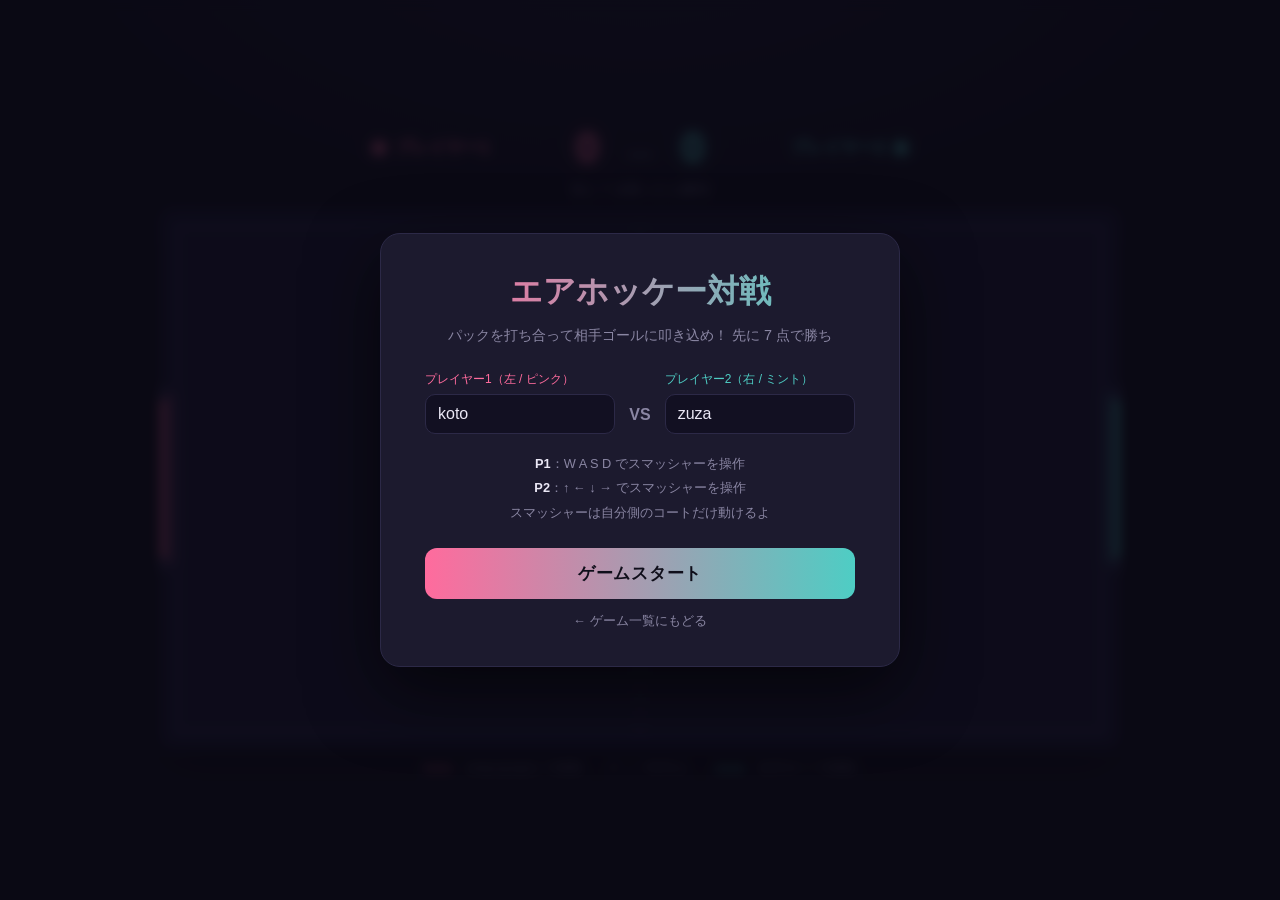
==== games/air-hockey/index.html @ c554b074 "Add エアホッケー対戦 game Co-Authored-By: Devin AI <158243242+devin-ai-integration[bot]@users.noreply.github" ====
<!DOCTYPE html>
<html lang="ja">
<head>
<meta charset="UTF-8">
<meta name="viewport" content="width=device-width, initial-scale=1.0">
<title>エアホッケー対戦 — devin-games</title>
<link rel="stylesheet" href="style.css">
</head>
<body>
  <div class="scoreboard">
    <div class="player-tag p1">
      <span class="dot"></span>
      <span class="pname" id="name1">プレイヤー1</span>
    </div>
    <div class="score-line">
      <span class="score" id="score1">0</span>
      <span class="dash">—</span>
      <span class="score" id="score2">0</span>
    </div>
    <div class="player-tag p2">
      <span class="pname" id="name2">プレイヤー2</span>
      <span class="dot"></span>
    </div>
  </div>
  <div class="target-note">先に 7 点取ったら勝利</div>

  <div class="arena">
    <canvas id="game" width="960" height="540"></canvas>
    <button id="pauseBtn" class="pause-btn" aria-label="一時停止">&#10074;&#10074;</button>
    <div id="banner" class="banner hidden"></div>
    <div id="pause" class="pause hidden">
      <div class="pause-box">
        <h2>一時停止</h2>
        <p><span class="kb">P キーで再開</span><span class="tc">❚❚ ボタンで再開</span></p>
      </div>
    </div>
  </div>

  <div class="controls-bar">
    <div class="ctl p1"><strong id="ctlName1">koto</strong>　<span class="kb">[W][A][S][D] で移動</span><span class="tc">左半分をドラッグで移動</span></div>
    <div class="ctl mid kb">P：一時停止</div>
    <div class="ctl p2"><strong id="ctlName2">zuza</strong>　<span class="kb">矢印キーで移動</span><span class="tc">右半分をドラッグで移動</span></div>
  </div>
  <div class="rotate-hint">横画面の方が遊びやすいよ</div>

  <div id="menu" class="overlay">
    <div class="panel">
      <h1 class="title">エアホッケー対戦</h1>
      <p class="subtitle">パックを打ち合って相手ゴールに叩き込め！ 先に 7 点で勝ち</p>
      <div class="name-row">
        <label class="name-field p1">
          <span>プレイヤー1（左 / ピンク）</span>
          <input id="input1" type="text" maxlength="12" value="koto" placeholder="プレイヤー1" autocomplete="off">
        </label>
        <span class="vs">VS</span>
        <label class="name-field p2">
          <span>プレイヤー2（右 / ミント）</span>
          <input id="input2" type="text" maxlength="12" value="zuza" placeholder="プレイヤー2" autocomplete="off">
        </label>
      </div>
      <div class="howto">
        <div class="kb"><b>P1</b>：W A S D でスマッシャーを操作</div>
        <div class="kb"><b>P2</b>：↑ ← ↓ → でスマッシャーを操作</div>
        <div class="tc"><b>P1</b>：画面の左半分をドラッグ</div>
        <div class="tc"><b>P2</b>：画面の右半分をドラッグ</div>
        <div>スマッシャーは自分側のコートだけ動けるよ</div>
      </div>
      <button id="startBtn" class="btn big">ゲームスタート</button>
      <a class="backlink" href="../../index.html">← ゲーム一覧にもどる</a>
    </div>
  </div>

  <div id="result" class="overlay hidden">
    <div class="panel">
      <h1 class="title" id="winnerText">WINNER</h1>
      <p class="final-score" id="finalScore">7 — 0</p>
      <button id="replayBtn" class="btn big">もう一度対戦</button>
      <button id="menuBtn" class="btn ghost">スタート画面へ</button>
    </div>
  </div>

<script src="game.js"></script>
</body>
</html>
---- games/air-hockey/style.css ----
:root {
  --bg: #0f0e1a;
  --card: #1c1a2e;
  --p1: #ff6b9d;
  --p2: #4ecdc4;
  --text: #eae7f5;
  --muted: #8a86a3;
  --line: #2c2947;
}
* { margin: 0; padding: 0; box-sizing: border-box; }
html, body { height: 100%; }
body {
  font-family: "Hiragino Kaku Gothic ProN", "Segoe UI", sans-serif;
  background:
    radial-gradient(1000px 500px at 50% -10%, #1d1a33 0%, var(--bg) 60%);
  color: var(--text);
  min-height: 100vh;
  display: flex;
  flex-direction: column;
  align-items: center;
  justify-content: center;
  gap: 10px;
  padding: 14px;
  user-select: none;
}

/* ── scoreboard ── */
.scoreboard {
  display: flex;
  align-items: center;
  gap: 28px;
}
.player-tag {
  display: flex;
  align-items: center;
  gap: 10px;
  font-size: 1.05rem;
  font-weight: 700;
  min-width: 160px;
}
.player-tag.p2 { justify-content: flex-end; }
.player-tag .pname {
  max-width: 180px;
  overflow: hidden;
  text-overflow: ellipsis;
  white-space: nowrap;
}
.player-tag.p1 .pname { color: var(--p1); }
.player-tag.p2 .pname { color: var(--p2); }
.dot {
  width: 12px; height: 12px;
  border-radius: 50%;
  flex: none;
}
.player-tag.p1 .dot { background: var(--p1); box-shadow: 0 0 10px var(--p1); }
.player-tag.p2 .dot { background: var(--p2); box-shadow: 0 0 10px var(--p2); }
.score-line {
  display: flex;
  align-items: baseline;
  gap: 14px;
}
.score {
  font-size: 2.6rem;
  font-weight: 800;
  font-variant-numeric: tabular-nums;
  min-width: 52px;
  text-align: center;
}
#score1 { color: var(--p1); text-shadow: 0 0 18px rgba(255,107,157,.55); }
#score2 { color: var(--p2); text-shadow: 0 0 18px rgba(78,205,196,.55); }
.dash { color: var(--muted); font-size: 1.6rem; }
.target-note { color: var(--muted); font-size: .8rem; letter-spacing: .05em; }

/* ── arena ── */
.arena {
  position: relative;
  width: min(960px, 96vw);
}
canvas {
  display: block;
  width: 100%;
  height: auto;
  border-radius: 14px;
  box-shadow: 0 18px 50px rgba(0,0,0,.55), 0 0 0 1px var(--line);
  touch-action: none;
  -webkit-user-select: none;
  -webkit-tap-highlight-color: transparent;
}
.pause-btn {
  position: absolute;
  top: 10px;
  right: 10px;
  width: 44px;
  height: 44px;
  border-radius: 50%;
  border: 1px solid var(--line);
  background: rgba(28,26,46,.85);
  color: var(--text);
  font-size: .9rem;
  display: none;
  align-items: center;
  justify-content: center;
  cursor: pointer;
  z-index: 5;
}
body.touch .pause-btn { display: flex; }
.banner {
  position: absolute;
  inset: 0;
  display: flex;
  align-items: center;
  justify-content: center;
  pointer-events: none;
  font-size: clamp(2rem, 6vw, 3.6rem);
  font-weight: 900;
  letter-spacing: .06em;
  text-shadow: 0 4px 24px rgba(0,0,0,.8);
}
.banner.goal-anim { animation: pop .45s ease; }
.banner.count-anim { animation: countpop .38s ease; }
@keyframes pop {
  0% { transform: scale(.4); opacity: 0; }
  60% { transform: scale(1.15); opacity: 1; }
  100% { transform: scale(1); }
}
@keyframes countpop {
  0% { transform: scale(1.6); opacity: 0; }
  100% { transform: scale(1); opacity: 1; }
}
.pause {
  position: absolute;
  inset: 0;
  background: rgba(10,9,20,.72);
  backdrop-filter: blur(3px);
  border-radius: 14px;
  display: flex;
  align-items: center;
  justify-content: center;
}
.pause-box { text-align: center; }
.pause-box h2 { font-size: 2rem; margin-bottom: 8px; }
.pause-box p { color: var(--muted); }

/* ── controls bar ── */
.controls-bar {
  display: flex;
  gap: 26px;
  color: var(--muted);
  font-size: .85rem;
}
.controls-bar .p1 strong { color: var(--p1); }
.controls-bar .p2 strong { color: var(--p2); }
.controls-bar .mid { opacity: .6; }

/* touch-mode UI swap: .tc shown / .kb hidden only on touch devices */
.tc { display: none; }
body.touch .tc { display: inline; }
body.touch .kb { display: none; }
.howto .tc { display: none; }
body.touch .howto .tc { display: block; }
.rotate-hint { display: none; color: var(--muted); font-size: .75rem; }
@media (pointer: coarse) and (orientation: portrait) {
  .rotate-hint { display: block; }
}

/* ── overlays ── */
.overlay {
  position: fixed;
  inset: 0;
  background: rgba(10,9,20,.82);
  backdrop-filter: blur(6px);
  display: flex;
  align-items: center;
  justify-content: center;
  z-index: 10;
}
.panel {
  background: var(--card);
  border: 1px solid var(--line);
  border-radius: 20px;
  padding: 36px 44px;
  text-align: center;
  max-width: 520px;
  width: calc(100vw - 40px);
  box-shadow: 0 24px 70px rgba(0,0,0,.6);
  animation: pop .35s ease;
}
.title {
  font-size: 2rem;
  margin-bottom: 10px;
  background: linear-gradient(90deg, var(--p1), var(--p2));
  -webkit-background-clip: text;
  background-clip: text;
  color: transparent;
}
.subtitle { color: var(--muted); font-size: .9rem; margin-bottom: 24px; line-height: 1.6; }
.name-row {
  display: flex;
  align-items: flex-end;
  gap: 14px;
  margin-bottom: 20px;
}
.vs { font-weight: 900; color: var(--muted); padding-bottom: 10px; }
.name-field {
  flex: 1;
  display: flex;
  flex-direction: column;
  gap: 6px;
  text-align: left;
  font-size: .75rem;
  color: var(--muted);
}
.name-field.p1 span { color: var(--p1); }
.name-field.p2 span { color: var(--p2); }
.name-field input {
  background: #121022;
  border: 1px solid var(--line);
  border-radius: 10px;
  color: var(--text);
  font-size: 1rem;
  padding: 10px 12px;
  outline: none;
  font-family: inherit;
  width: 100%;
}
.name-field.p1 input:focus { border-color: var(--p1); box-shadow: 0 0 0 3px rgba(255,107,157,.18); }
.name-field.p2 input:focus { border-color: var(--p2); box-shadow: 0 0 0 3px rgba(78,205,196,.18); }
.howto {
  display: flex;
  flex-direction: column;
  gap: 5px;
  color: var(--muted);
  font-size: .8rem;
  margin-bottom: 26px;
  line-height: 1.5;
}
.howto b { color: var(--text); }
.btn {
  display: block;
  width: 100%;
  border: none;
  border-radius: 12px;
  padding: 14px;
  font-size: 1.05rem;
  font-weight: 800;
  font-family: inherit;
  cursor: pointer;
  letter-spacing: .04em;
  transition: transform .12s ease, box-shadow .12s ease;
  margin-bottom: 12px;
}
.btn.big {
  background: linear-gradient(90deg, var(--p1), var(--p2));
  color: #0f0e1a;
}
.btn.big:hover { transform: translateY(-2px); box-shadow: 0 10px 30px rgba(255,107,157,.3); }
.btn.ghost {
  background: transparent;
  border: 1px solid var(--line);
  color: var(--muted);
}
.btn.ghost:hover { border-color: var(--text); color: var(--text); }
.backlink {
  color: var(--muted);
  font-size: .8rem;
  text-decoration: none;
}
.backlink:hover { color: var(--text); }
.final-score {
  font-size: 2.2rem;
  font-weight: 800;
  font-variant-numeric: tabular-nums;
  margin-bottom: 28px;
}
.hidden { display: none !important; }

/* ── small screens ── */
@media (max-width: 700px) {
  .scoreboard { gap: 12px; }
  .player-tag { min-width: 0; font-size: .85rem; }
  .player-tag .pname { max-width: 90px; }
  .score { font-size: 1.9rem; min-width: 36px; }
  .controls-bar { gap: 14px; font-size: .72rem; flex-wrap: wrap; justify-content: center; }
  .panel { padding: 26px 20px; }
  .title { font-size: 1.5rem; }
}
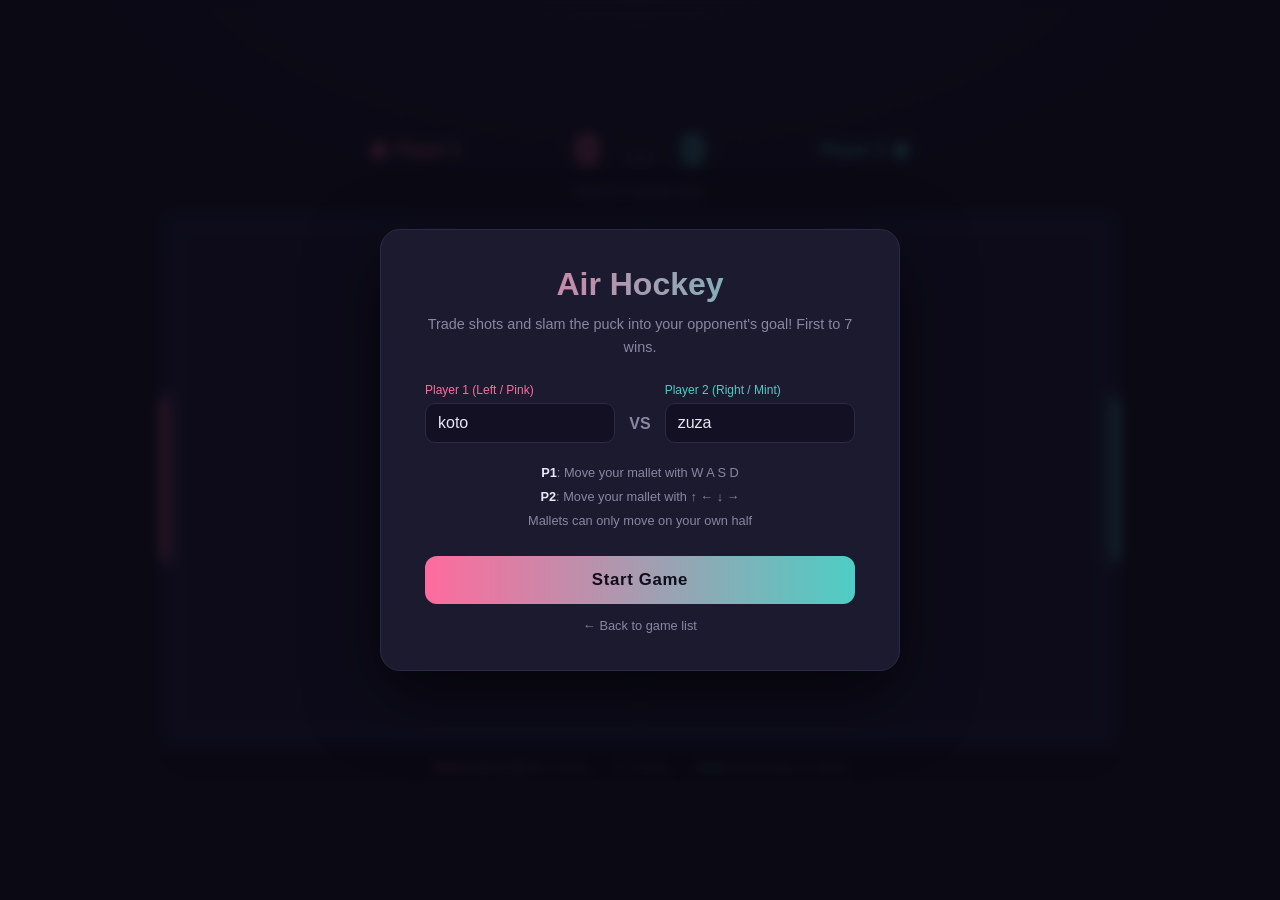
==== commit dba0dc93: "Translate all game UIs to English Translate every user-visible string across the portal, README, and" ====
--- a/games/air-hockey/index.html
+++ b/games/air-hockey/index.html
@@ -1,16 +1,16 @@
 <!DOCTYPE html>
-<html lang="ja">
+<html lang="en">
 <head>
 <meta charset="UTF-8">
 <meta name="viewport" content="width=device-width, initial-scale=1.0">
-<title>エアホッケー対戦 — devin-games</title>
+<title>Air Hockey — devin-games</title>
 <link rel="stylesheet" href="style.css">
 </head>
 <body>
   <div class="scoreboard">
     <div class="player-tag p1">
       <span class="dot"></span>
-      <span class="pname" id="name1">プレイヤー1</span>
+      <span class="pname" id="name1">Player 1</span>
     </div>
     <div class="score-line">
       <span class="score" id="score1">0</span>
@@ -18,55 +18,55 @@
       <span class="score" id="score2">0</span>
     </div>
     <div class="player-tag p2">
-      <span class="pname" id="name2">プレイヤー2</span>
+      <span class="pname" id="name2">Player 2</span>
       <span class="dot"></span>
     </div>
   </div>
-  <div class="target-note">先に 7 点取ったら勝利</div>
+  <div class="target-note">First to 7 points wins</div>
 
   <div class="arena">
     <canvas id="game" width="960" height="540"></canvas>
-    <button id="pauseBtn" class="pause-btn" aria-label="一時停止">&#10074;&#10074;</button>
+    <button id="pauseBtn" class="pause-btn" aria-label="Pause">&#10074;&#10074;</button>
     <div id="banner" class="banner hidden"></div>
     <div id="pause" class="pause hidden">
       <div class="pause-box">
-        <h2>一時停止</h2>
-        <p><span class="kb">P キーで再開</span><span class="tc">❚❚ ボタンで再開</span></p>
+        <h2>Paused</h2>
+        <p><span class="kb">Press P to resume</span><span class="tc">Tap ❚❚ to resume</span></p>
       </div>
     </div>
   </div>
 
   <div class="controls-bar">
-    <div class="ctl p1"><strong id="ctlName1">koto</strong>　<span class="kb">[W][A][S][D] で移動</span><span class="tc">左半分をドラッグで移動</span></div>
-    <div class="ctl mid kb">P：一時停止</div>
-    <div class="ctl p2"><strong id="ctlName2">zuza</strong>　<span class="kb">矢印キーで移動</span><span class="tc">右半分をドラッグで移動</span></div>
+    <div class="ctl p1"><strong id="ctlName1">koto</strong> <span class="kb">[W][A][S][D] to move</span><span class="tc">Drag on the left half to move</span></div>
+    <div class="ctl mid kb">P: Pause</div>
+    <div class="ctl p2"><strong id="ctlName2">zuza</strong> <span class="kb">Arrow keys to move</span><span class="tc">Drag on the right half to move</span></div>
   </div>
-  <div class="rotate-hint">横画面の方が遊びやすいよ</div>
+  <div class="rotate-hint">Landscape mode plays best</div>
 
   <div id="menu" class="overlay">
     <div class="panel">
-      <h1 class="title">エアホッケー対戦</h1>
-      <p class="subtitle">パックを打ち合って相手ゴールに叩き込め！ 先に 7 点で勝ち</p>
+      <h1 class="title">Air Hockey</h1>
+      <p class="subtitle">Trade shots and slam the puck into your opponent's goal! First to 7 wins.</p>
       <div class="name-row">
         <label class="name-field p1">
-          <span>プレイヤー1（左 / ピンク）</span>
-          <input id="input1" type="text" maxlength="12" value="koto" placeholder="プレイヤー1" autocomplete="off">
+          <span>Player 1 (Left / Pink)</span>
+          <input id="input1" type="text" maxlength="12" value="koto" placeholder="Player 1" autocomplete="off">
         </label>
         <span class="vs">VS</span>
         <label class="name-field p2">
-          <span>プレイヤー2（右 / ミント）</span>
-          <input id="input2" type="text" maxlength="12" value="zuza" placeholder="プレイヤー2" autocomplete="off">
+          <span>Player 2 (Right / Mint)</span>
+          <input id="input2" type="text" maxlength="12" value="zuza" placeholder="Player 2" autocomplete="off">
         </label>
       </div>
       <div class="howto">
-        <div class="kb"><b>P1</b>：W A S D でスマッシャーを操作</div>
-        <div class="kb"><b>P2</b>：↑ ← ↓ → でスマッシャーを操作</div>
-        <div class="tc"><b>P1</b>：画面の左半分をドラッグ</div>
-        <div class="tc"><b>P2</b>：画面の右半分をドラッグ</div>
-        <div>スマッシャーは自分側のコートだけ動けるよ</div>
+        <div class="kb"><b>P1</b>: Move your mallet with W A S D</div>
+        <div class="kb"><b>P2</b>: Move your mallet with ↑ ← ↓ →</div>
+        <div class="tc"><b>P1</b>: Drag on the left half of the screen</div>
+        <div class="tc"><b>P2</b>: Drag on the right half of the screen</div>
+        <div>Mallets can only move on your own half</div>
       </div>
-      <button id="startBtn" class="btn big">ゲームスタート</button>
-      <a class="backlink" href="../../index.html">← ゲーム一覧にもどる</a>
+      <button id="startBtn" class="btn big">Start Game</button>
+      <a class="backlink" href="../../index.html">← Back to game list</a>
     </div>
   </div>
 
@@ -74,8 +74,9 @@
     <div class="panel">
       <h1 class="title" id="winnerText">WINNER</h1>
       <p class="final-score" id="finalScore">7 — 0</p>
-      <button id="replayBtn" class="btn big">もう一度対戦</button>
-      <button id="menuBtn" class="btn ghost">スタート画面へ</button>
+      <p class="loser-line" id="loserLine"></p>
+      <button id="replayBtn" class="btn big">Play Again</button>
+      <button id="menuBtn" class="btn ghost">Back to Start</button>
     </div>
   </div>
 
--- a/games/air-hockey/style.css
+++ b/games/air-hockey/style.css
@@ -270,7 +270,12 @@
   font-size: 2.2rem;
   font-weight: 800;
   font-variant-numeric: tabular-nums;
-  margin-bottom: 28px;
+  margin-bottom: 8px;
+}
+.loser-line {
+  color: var(--muted);
+  font-size: .85rem;
+  margin-bottom: 24px;
 }
 .hidden { display: none !important; }
 
